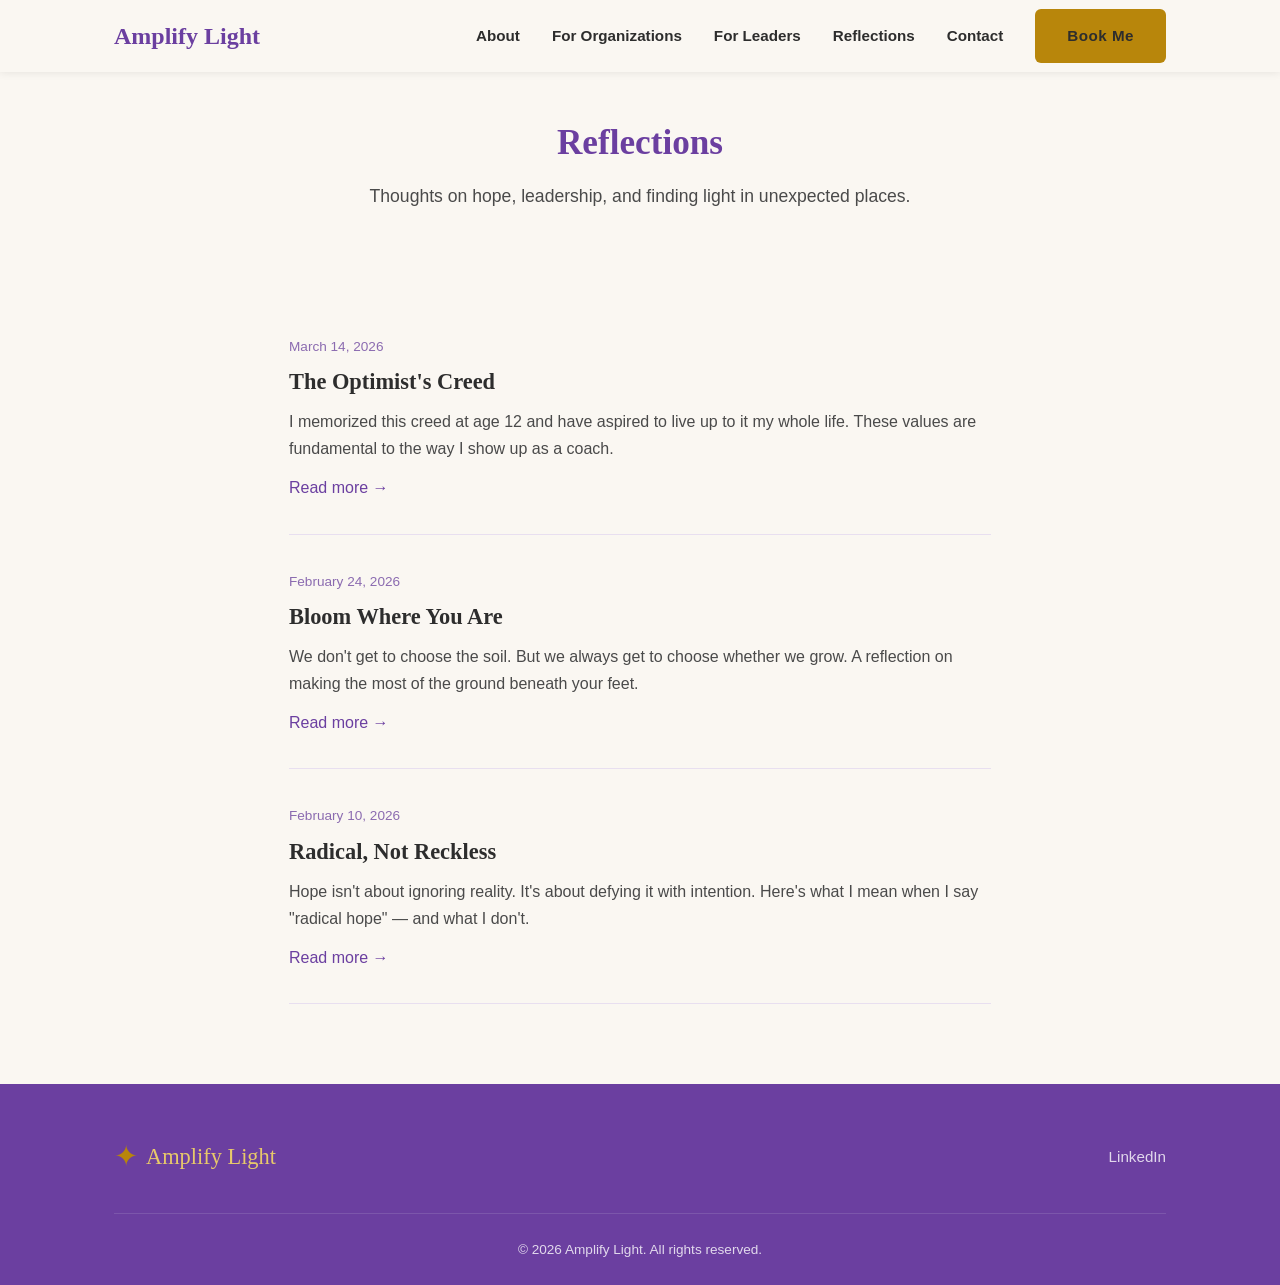
==== blog.html @ 0e38ed57 "Optimize images, fix nav links, add social sharing tags, clean up CSS Compressed hero/flame/curtains" ====
<!DOCTYPE html>
<html lang="en">
<head>
  <meta charset="UTF-8">
  <meta name="viewport" content="width=device-width, initial-scale=1.0">
  <title>Reflections — Amplify Light</title>
  <meta name="description" content="Reflections on hope, leadership, and finding light in unexpected places — from Amplify Light.">

  <!-- Open Graph / Social Sharing -->
  <meta property="og:title" content="Reflections — Amplify Light">
  <meta property="og:description" content="Thoughts on hope, leadership, and finding light in unexpected places.">
  <meta property="og:type" content="website">
  <meta property="og:image" content="https://amplifylight.org/images/flower.jpg">
  <meta name="twitter:card" content="summary_large_image">

  <link rel="preconnect" href="https://fonts.googleapis.com">
  <link rel="preconnect" href="https://fonts.gstatic.com" crossorigin>
  <link href="https://fonts.googleapis.com/css2?family=Lato:wght@400;700&family=Playfair+Display:wght@600;700&display=swap" rel="stylesheet">

  <link rel="stylesheet" href="css/style.css">
  <link rel="icon" type="image/png" href="images/favicon.png">

  <meta http-equiv="Content-Security-Policy" content="default-src 'self'; script-src 'self'; style-src 'self' https://fonts.googleapis.com 'unsafe-inline'; font-src https://fonts.gstatic.com; img-src 'self' data:;">
</head>
<body>

  <a href="#main-content" class="skip-link">Skip to main content</a>

  <!-- ========== HEADER / NAV ========== -->
  <header class="site-header">
    <nav class="nav container" aria-label="Main navigation">
      <a href="index.html" class="nav-logo">Amplify Light</a>
      <ul class="nav-links">
        <li><a href="index.html#about">About</a></li>
        <li><a href="index.html#organizations">For Organizations</a></li>
        <li><a href="index.html#leaders">For Leaders</a></li>
        <li><a href="blog.html">Reflections</a></li>
        <li><a href="index.html#contact">Contact</a></li>
        <li><a href="index.html#contact" class="btn btn-primary">Book Me</a></li>
      </ul>
      <button class="nav-toggle" aria-label="Toggle navigation" aria-expanded="false">
        <span></span><span></span><span></span>
      </button>
    </nav>
  </header>

  <main id="main-content">

  <!-- ========== BLOG HEADER ========== -->
  <div class="blog-header container">
    <h1 class="section-title">Reflections</h1>
    <p class="section-subtitle">Thoughts on hope, leadership, and finding light in unexpected places.</p>
  </div>

  <!-- ========== BLOG LIST ========== -->
  <div class="blog-list container">
    <!-- PLACEHOLDER: Add new posts by copying this block and changing the details -->

    <article class="blog-list-item">
      <span class="post-date">March 14, 2026</span>
      <h2><a href="posts/the-optimists-creed.html">The Optimist's Creed</a></h2>
      <p>I memorized this creed at age 12 and have aspired to live up to it my whole life. These values are fundamental to the way I show up as a coach.</p>
      <a href="posts/the-optimists-creed.html" class="read-more">Read more →</a>
    </article>

    <article class="blog-list-item">
      <span class="post-date">February 24, 2026</span>
      <h2><a href="posts/bloom-where-you-are.html">Bloom Where You Are</a></h2>
      <p>We don't get to choose the soil. But we always get to choose whether we grow. A reflection on making the most of the ground beneath your feet.</p>
      <a href="posts/bloom-where-you-are.html" class="read-more">Read more →</a>
    </article>

    <article class="blog-list-item">
      <span class="post-date">February 10, 2026</span>
      <h2><a href="posts/radical-not-reckless.html">Radical, Not Reckless</a></h2>
      <p>Hope isn't about ignoring reality. It's about defying it with intention. Here's what I mean when I say "radical hope" — and what I don't.</p>
      <a href="posts/radical-not-reckless.html" class="read-more">Read more →</a>
    </article>
  </div>

  </main>

  <!-- ========== FOOTER ========== -->
  <footer class="site-footer">
    <div class="container">
      <div class="footer-content">
        <div class="footer-brand-row">
          <span class="lighthouse-icon" aria-hidden="true">✦</span>
          <span class="footer-brand">Amplify Light</span>
        </div>
        <div class="footer-social">
          <a href="https://www.linkedin.com/in/lizellis11/" target="_blank" rel="noopener noreferrer">LinkedIn</a>
        </div>
      </div>
      <div class="footer-bottom">
        &copy; 2026 Amplify Light. All rights reserved.
      </div>
    </div>
  </footer>

  <script src="js/main.js"></script>
</body>
</html>
---- css/style.css ----
/* ============================================
   AMPLIFY LIGHT — Global Styles
   ============================================ */

/* --- Color Variables & Base Setup --- */
:root {
  --purple: #6B3FA0;
  --purple-dark: #5A3488;
  --gold: #B8860B;
  --gold-text: #9A7209;
  --gold-light: #E8C96A;
  --ivory: #FAF7F2;
  --charcoal: #2D2D2D;
  --lavender: #E8DFF0;
  --white: #FFFFFF;
  --shadow: rgba(0, 0, 0, 0.08);
  --shadow-hover: rgba(0, 0, 0, 0.15);
}

* {
  margin: 0;
  padding: 0;
  box-sizing: border-box;
}

html {
  scroll-behavior: smooth;
  font-size: 16px;
}

body {
  font-family: 'Lato', sans-serif;
  color: var(--charcoal);
  background-color: var(--ivory);
  line-height: 1.7;
}

h1, h2, h3, h4 {
  font-family: 'Playfair Display', serif;
  line-height: 1.3;
}

a {
  color: var(--purple);
  text-decoration: none;
  transition: color 0.3s ease;
}

a:hover {
  color: var(--gold-text);
}

img {
  max-width: 100%;
  height: auto;
}

/* --- Skip Link (Accessibility) --- */
.skip-link {
  position: absolute;
  top: -100%;
  left: 16px;
  background: var(--purple);
  color: var(--white);
  padding: 8px 16px;
  border-radius: 0 0 6px 6px;
  z-index: 2000;
  font-weight: 700;
  transition: top 0.2s ease;
}

.skip-link:focus {
  top: 0;
  color: var(--white);
}

/* --- Focus Styles (Accessibility) --- */
*:focus-visible {
  outline: 3px solid var(--gold);
  outline-offset: 2px;
}

/* --- Utility Classes --- */
.container {
  max-width: 1100px;
  margin: 0 auto;
  padding: 0 24px;
}

.section {
  padding: 80px 0;
}

.section-title {
  font-size: 2.2rem;
  color: var(--purple);
  margin-bottom: 16px;
  text-align: center;
}

.section-subtitle {
  font-size: 1.1rem;
  color: #4A4A4A;
  text-align: center;
  max-width: 600px;
  margin: 0 auto 48px auto;
}

/* Placeholder content marker */
.placeholder-note {
  display: none; /* Hidden on the live site; visible in code as a comment */
}

/* --- Buttons --- */
.btn {
  display: inline-block;
  padding: 14px 32px;
  border-radius: 6px;
  font-family: 'Lato', sans-serif;
  font-size: 1rem;
  font-weight: 700;
  letter-spacing: 0.5px;
  cursor: pointer;
  transition: all 0.3s ease;
  border: none;
}

.btn-primary {
  background-color: var(--gold);
  color: var(--charcoal);
}

.btn-primary:hover {
  background-color: var(--gold-light);
  color: var(--charcoal);
  transform: translateY(-2px);
  box-shadow: 0 4px 12px var(--shadow-hover);
}

.btn-outline {
  background-color: transparent;
  color: var(--purple);
  border: 2px solid var(--purple);
}

.btn-outline:hover {
  background-color: var(--purple);
  color: var(--white);
  transform: translateY(-2px);
}


/* ============================================
   HEADER / NAVIGATION
   ============================================ */
.site-header {
  position: fixed;
  top: 0;
  left: 0;
  width: 100%;
  z-index: 1000;
  background-color: rgba(250, 247, 242, 0.95);
  backdrop-filter: blur(8px);
  box-shadow: 0 1px 8px var(--shadow);
  transition: background-color 0.3s ease;
}

.nav {
  display: flex;
  justify-content: space-between;
  align-items: center;
  height: 72px;
}

.nav-logo {
  font-family: 'Playfair Display', serif;
  font-size: 1.5rem;
  font-weight: 700;
  color: var(--purple);
}

.nav-logo:hover {
  color: var(--purple);
}

.nav-links {
  display: flex;
  list-style: none;
  gap: 32px;
  align-items: center;
}

.nav-links a {
  font-size: 0.95rem;
  font-weight: 600;
  color: var(--charcoal);
  position: relative;
}

.nav-links a::after {
  content: '';
  position: absolute;
  bottom: -4px;
  left: 0;
  width: 0;
  height: 2px;
  background-color: var(--gold);
  transition: width 0.3s ease;
}

.nav-links a:hover {
  color: var(--purple);
}

.nav-links a:hover::after {
  width: 100%;
}

/* Hamburger menu button — hidden on desktop */
.nav-toggle {
  display: none;
  background: none;
  border: none;
  cursor: pointer;
  padding: 8px;
}

.nav-toggle span {
  display: block;
  width: 24px;
  height: 2px;
  background-color: var(--charcoal);
  margin: 6px 0;
  transition: all 0.3s ease;
}


/* ============================================
   HERO SECTION
   ============================================ */
.hero {
  padding-top: 140px; /* 72px for fixed header + generous breathing room */
  padding-bottom: 80px;
  min-height: auto;
  display: flex;
  align-items: center;
  /* Subtle lighthouse beam gradient from top-right */
  background:
    radial-gradient(ellipse at 85% 20%, rgba(212, 168, 67, 0.08) 0%, transparent 50%),
    radial-gradient(ellipse at 15% 80%, rgba(107, 63, 160, 0.05) 0%, transparent 50%),
    var(--ivory);
}

.hero .container {
  display: flex;
  align-items: center;
  gap: 64px;
}

.hero-text {
  flex: 1;
}

.hero-text h1 {
  font-size: 3.5rem;
  color: var(--purple);
  margin-bottom: 16px;
}

.hero-text h1 .accent {
  color: var(--gold-text);
}

.hero-text .tagline {
  font-size: 1.25rem;
  margin-bottom: 32px;
  color: #4A4A4A;
  max-width: 500px;
}

.hero-image {
  flex: 0 0 380px;
}

.hero-image img {
  border-radius: 12px;
  box-shadow: 0 8px 32px var(--shadow);
}


/* ============================================
   ABOUT SECTION
   ============================================ */
.about {
  background-color: var(--ivory);
}

.about-grid {
  display: grid;
  grid-template-columns: 300px 1fr;
  gap: 48px;
  align-items: center;
  max-width: 900px;
  margin: 0 auto;
}

.about-image img {
  width: 100%;
  border-radius: 12px;
  box-shadow: 0 8px 32px rgba(0,0,0,0.08);
}

.about-title {
  text-align: left;
}

.about-content {
  font-size: 1.1rem;
}

.about-content p {
  margin-bottom: 20px;
}

.about-content .highlight {
  color: var(--purple);
  font-weight: 700;
}


/* ============================================
   SPEAKING SECTION
   ============================================ */
.speaking-grid {
  display: grid;
  grid-template-columns: 1fr 1fr;
  gap: 48px;
  margin-bottom: 48px;
}

.speaking-description h3 {
  font-size: 1.5rem;
  color: var(--purple);
  margin-bottom: 16px;
}

.speaking-description p {
  margin-bottom: 16px;
}

/* Takeaways list */
.takeaways {
  list-style: none;
  padding: 0;
}

.takeaways li {
  padding: 12px 0;
  padding-left: 28px;
  position: relative;
  border-bottom: 1px solid rgba(107, 63, 160, 0.1);
}

.takeaways li::before {
  content: '✦';
  position: absolute;
  left: 0;
  color: var(--gold);
}

/* Space between takeaways list and CTA button */
.takeaways + .btn,
.takeaways ~ .btn {
  margin-top: 24px;
}


/* Testimonials */
.testimonials {
  display: grid;
  grid-template-columns: repeat(auto-fit, minmax(300px, 1fr));
  gap: 32px;
}

.testimonial-card {
  background: var(--white);
  padding: 32px;
  border-radius: 12px;
  box-shadow: 0 4px 16px var(--shadow);
  position: relative;
}

.testimonial-card::before {
  content: '\201C';
  font-family: 'Playfair Display', serif;
  font-size: 4rem;
  color: var(--gold);
  position: absolute;
  top: 8px;
  left: 20px;
  line-height: 1;
  opacity: 0.3;
}

.testimonial-card p::after {
  content: '\201D';
  font-family: 'Playfair Display', serif;
  font-size: 4rem;
  color: var(--gold);
  display: block;
  text-align: right;
  line-height: 0.5;
  margin-top: 8px;
  opacity: 0.3;
}

.testimonial-card p {
  font-style: italic;
  margin-bottom: 16px;
  padding-top: 24px;
}

.testimonial-card .attribution {
  font-weight: 700;
  font-style: normal;
  color: var(--purple);
  font-size: 0.9rem;
}


/* ============================================
   FOR LEADERS SECTION
   ============================================ */
.leaders {
  background-color: var(--lavender);
}

.leaders .speaking-grid {
  align-items: start;
}

.leaders .speaking-grid > div:last-child {
  display: flex;
  justify-content: center;
}

.leaders .speaking-grid > div:last-child img.post-image {
  max-height: 620px;
  width: auto;
  object-fit: contain;
  border-radius: 12px;
  margin: 0;
  box-shadow: none;
}

/* Women's Haven Callout */
.haven-callout {
  margin-top: 80px;
  background: var(--white);
  border-radius: 16px;
  padding: 48px;
  text-align: center;
  box-shadow: 0 4px 24px var(--shadow);
  border-top: 4px solid var(--gold);
}

.haven-callout h3 {
  font-size: 1.6rem;
  color: var(--purple);
  margin-bottom: 20px;
}

.haven-callout p {
  max-width: 650px;
  margin: 0 auto 16px auto;
  font-size: 1.05rem;
  line-height: 1.8;
}

.haven-callout .btn {
  margin-top: 12px;
}


/* ============================================
   REFLECTIONS / BLOG PREVIEW SECTION
   ============================================ */
.reflections {
  background-color: var(--lavender);
}

.posts-grid {
  display: grid;
  grid-template-columns: repeat(auto-fit, minmax(300px, 1fr));
  gap: 32px;
  margin-bottom: 40px;
}

.post-card {
  background: var(--white);
  border-radius: 12px;
  overflow: hidden;
  box-shadow: 0 4px 16px var(--shadow);
  transition: transform 0.3s ease, box-shadow 0.3s ease;
}

.post-card:hover {
  transform: translateY(-4px);
  box-shadow: 0 8px 24px var(--shadow-hover);
}

.post-card-body {
  padding: 24px;
}

.post-card-body .post-date {
  font-size: 0.85rem;
  color: #8B6BB0;
  margin-bottom: 8px;
}

.post-card-body h3 {
  font-size: 1.25rem;
  margin-bottom: 12px;
  color: var(--charcoal);
}

.post-card-body p {
  font-size: 0.95rem;
  color: #4A4A4A;
  margin-bottom: 16px;
}

.post-card-body .read-more {
  font-weight: 700;
  font-size: 0.9rem;
  color: var(--purple);
}

.post-card-body .read-more:hover {
  color: var(--gold-text);
}

.text-center {
  text-align: center;
}


/* ============================================
   CONTACT / BOOK SECTION
   ============================================ */
.contact-grid {
  display: grid;
  grid-template-columns: 1fr 1fr;
  gap: 48px;
  align-items: start;
}

.contact-form h3,
.contact-calendly h3 {
  font-size: 1.5rem;
  color: var(--purple);
  margin-bottom: 24px;
}

/* Form styles */
.contact-form form {
  display: flex;
  flex-direction: column;
  gap: 16px;
}

.form-group label {
  display: block;
  font-weight: 700;
  font-size: 0.9rem;
  margin-bottom: 6px;
  color: var(--charcoal);
}

.form-group input,
.form-group textarea {
  width: 100%;
  padding: 12px 16px;
  border: 2px solid var(--lavender);
  border-radius: 8px;
  font-family: 'Lato', sans-serif;
  font-size: 1rem;
  color: var(--charcoal);
  background: var(--white);
  transition: border-color 0.3s ease;
}

.form-group input:focus,
.form-group textarea:focus {
  border-color: var(--purple);
  outline: 3px solid var(--gold);
  outline-offset: 2px;
}

.form-group textarea {
  resize: vertical;
  min-height: 120px;
}

/* Thank-you message after form submission */
.thank-you-message {
  text-align: center;
  padding: 40px 24px;
}

.thank-you-message h3 {
  font-size: 1.5rem;
  color: var(--purple);
  margin-bottom: 16px;
}

.thank-you-message p {
  font-size: 1.05rem;
  line-height: 1.8;
  max-width: 500px;
  margin: 0 auto 12px auto;
}



/* ============================================
   FOOTER
   ============================================ */
.site-footer {
  background-color: var(--purple);
  color: var(--white);
  padding: 48px 0 24px 0;
}

.footer-content {
  display: flex;
  justify-content: space-between;
  align-items: center;
  margin-bottom: 32px;
}

.footer-brand-row {
  display: flex;
  align-items: center;
  gap: 8px;
}

.footer-brand {
  font-family: 'Playfair Display', serif;
  font-size: 1.4rem;
  color: var(--gold-light);
}

.footer-social {
  display: flex;
  gap: 16px;
}

.footer-social a {
  color: var(--white);
  font-size: 0.95rem;
  opacity: 0.8;
  transition: opacity 0.3s ease, color 0.3s ease;
}

.footer-social a:hover {
  opacity: 1;
  color: var(--gold-light);
}

.footer-bottom {
  text-align: center;
  font-size: 0.85rem;
  opacity: 0.8;
  border-top: 1px solid rgba(255, 255, 255, 0.15);
  padding-top: 24px;
}

/* Star icon in footer */
.lighthouse-icon {
  font-size: 1.8rem;
  color: var(--gold);
}


/* ============================================
   BLOG LISTING PAGE (blog.html)
   ============================================ */
.blog-header {
  padding-top: 120px;
  padding-bottom: 40px;
  text-align: center;
}

.blog-list {
  max-width: 750px;
  margin: 0 auto;
  padding-bottom: 80px;
}

.blog-list-item {
  padding: 32px 0;
  border-bottom: 1px solid var(--lavender);
}

.blog-list-item .post-date {
  font-size: 0.85rem;
  color: #8B6BB0;
}

.blog-list-item h2 {
  font-size: 1.4rem;
  margin: 8px 0 12px 0;
}

.blog-list-item h2 a {
  color: var(--charcoal);
}

.blog-list-item h2 a:hover {
  color: var(--purple);
}

.blog-list-item p {
  color: #4A4A4A;
  margin-bottom: 12px;
}


/* ============================================
   INDIVIDUAL BLOG POST PAGE
   ============================================ */
.post-header {
  padding-top: 120px;
  padding-bottom: 32px;
  text-align: center;
}

.post-header h1 {
  font-size: 2.5rem;
  color: var(--purple);
  margin-bottom: 12px;
}

.post-header .post-date {
  color: #8B6BB0;
}

.post-body {
  max-width: 700px;
  margin: 0 auto;
  padding-bottom: 80px;
  font-size: 1.1rem;
}

.post-body p {
  margin-bottom: 20px;
}

.post-body .post-image,
.post-image {
  border-radius: 12px;
  margin: 32px 0;
  box-shadow: 0 4px 16px rgba(0,0,0,0.08);
}

.post-body h2 {
  font-size: 1.6rem;
  color: var(--purple);
  margin: 40px 0 16px 0;
}

.post-body blockquote {
  border-left: 4px solid var(--gold);
  padding-left: 20px;
  margin: 32px 0;
  font-style: italic;
  color: var(--purple);
}

.back-link {
  display: inline-block;
  margin-bottom: 40px;
  font-weight: 700;
  font-size: 0.9rem;
}


/* ============================================
   RESPONSIVE — Tablet & Mobile
   ============================================ */
@media (max-width: 900px) {
  .hero .container {
    flex-direction: column;
    text-align: center;
  }

  .hero-text .tagline {
    margin-left: auto;
    margin-right: auto;
  }

  .hero-image {
    flex: 0 0 auto;
    max-width: 300px;
  }

  .about-grid {
    grid-template-columns: 1fr;
    text-align: center;
  }

  .about-image {
    max-width: 280px;
    margin: 0 auto;
  }

  .speaking-grid {
    grid-template-columns: 1fr;
  }

  .contact-grid {
    grid-template-columns: 1fr;
  }

  .footer-content {
    flex-direction: column;
    gap: 16px;
    text-align: center;
  }
}

@media (max-width: 600px) {
  .hero-text h1 {
    font-size: 2.4rem;
  }

  .section {
    padding: 56px 0;
  }

  .section-title {
    font-size: 1.8rem;
  }

  /* Mobile navigation */
  .nav-toggle {
    display: block;
  }

  .nav-links {
    display: none;
    position: absolute;
    top: 72px;
    left: 0;
    width: 100%;
    background-color: var(--ivory);
    flex-direction: column;
    padding: 24px;
    gap: 20px;
    box-shadow: 0 4px 12px var(--shadow);
  }

  .nav-links.active {
    display: flex;
  }
}
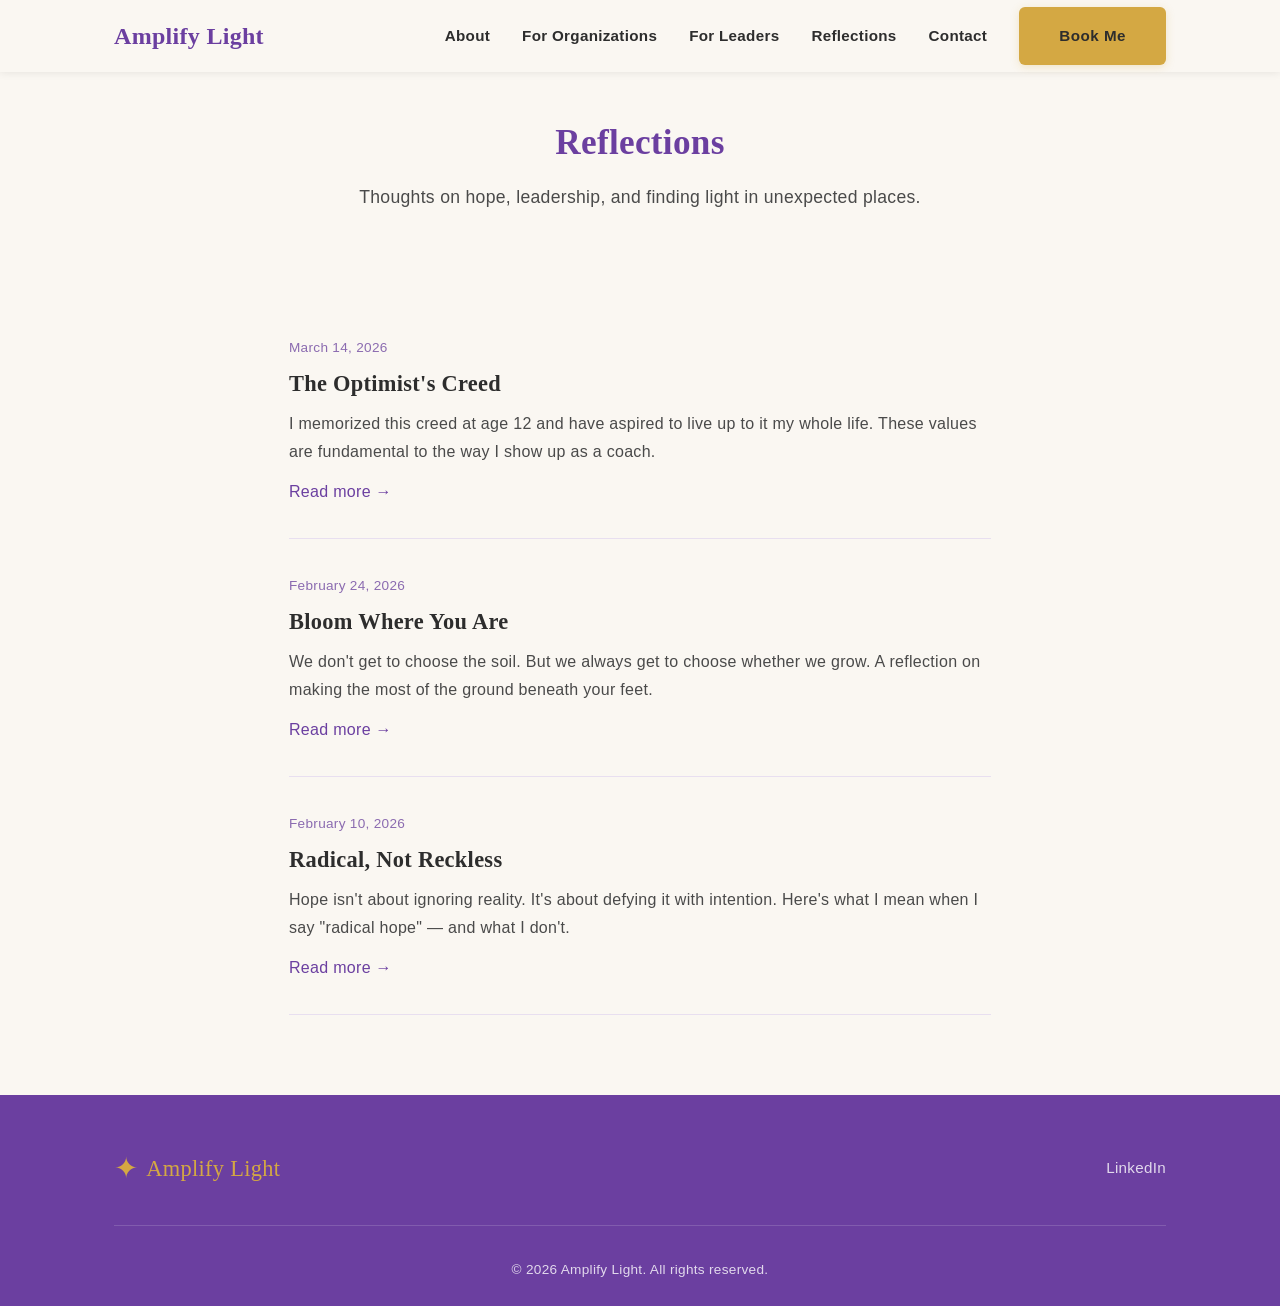
==== commit 23b968b4: "Add OG tags to post template, align CSP img-src across all pages Co-Authored-By: Claude Opus 4.6 (1M" ====
--- a/blog.html
+++ b/blog.html
@@ -20,7 +20,9 @@
   <link rel="stylesheet" href="css/style.css">
   <link rel="icon" type="image/png" href="images/favicon.png">
 
-  <meta http-equiv="Content-Security-Policy" content="default-src 'self'; script-src 'self'; style-src 'self' https://fonts.googleapis.com 'unsafe-inline'; font-src https://fonts.gstatic.com; img-src 'self' data:;">
+  <meta name="referrer" content="strict-origin-when-cross-origin">
+
+  <meta http-equiv="Content-Security-Policy" content="default-src 'self'; script-src 'self'; style-src 'self' https://fonts.googleapis.com 'unsafe-inline'; font-src https://fonts.gstatic.com; img-src 'self' https://amplifylight.org data:;">
 </head>
 <body>
 
--- a/css/style.css
+++ b/css/style.css
@@ -6,8 +6,8 @@
 :root {
   --purple: #6B3FA0;
   --purple-dark: #5A3488;
-  --gold: #B8860B;
-  --gold-text: #9A7209;
+  --gold: #D4A843;
+  --gold-text: #B8860B;
   --gold-light: #E8C96A;
   --ivory: #FAF7F2;
   --charcoal: #2D2D2D;
@@ -32,7 +32,8 @@
   font-family: 'Lato', sans-serif;
   color: var(--charcoal);
   background-color: var(--ivory);
-  line-height: 1.7;
+  line-height: 1.75;
+  letter-spacing: 0.3px;
 }
 
 h1, h2, h3, h4 {
@@ -121,20 +122,22 @@
   font-weight: 700;
   letter-spacing: 0.5px;
   cursor: pointer;
-  transition: all 0.3s ease;
+  transition: all 0.4s ease;
   border: none;
 }
 
 .btn-primary {
   background-color: var(--gold);
   color: var(--charcoal);
+  padding: 16px 40px;
+  box-shadow: 0 2px 8px rgba(212, 168, 67, 0.25);
 }
 
 .btn-primary:hover {
   background-color: var(--gold-light);
   color: var(--charcoal);
   transform: translateY(-2px);
-  box-shadow: 0 4px 12px var(--shadow-hover);
+  box-shadow: 0 8px 20px rgba(212, 168, 67, 0.35);
 }
 
 .btn-outline {
@@ -205,7 +208,7 @@
   width: 0;
   height: 2px;
   background-color: var(--gold);
-  transition: width 0.3s ease;
+  transition: width 0.4s ease;
 }
 
 .nav-links a:hover {
@@ -246,8 +249,8 @@
   align-items: center;
   /* Subtle lighthouse beam gradient from top-right */
   background:
-    radial-gradient(ellipse at 85% 20%, rgba(212, 168, 67, 0.08) 0%, transparent 50%),
-    radial-gradient(ellipse at 15% 80%, rgba(107, 63, 160, 0.05) 0%, transparent 50%),
+    radial-gradient(ellipse at 85% 20%, rgba(212, 168, 67, 0.12) 0%, transparent 50%),
+    radial-gradient(ellipse at 15% 80%, rgba(107, 63, 160, 0.08) 0%, transparent 50%),
     var(--ivory);
 }
 
@@ -263,8 +266,11 @@
 
 .hero-text h1 {
   font-size: 3.5rem;
+  font-weight: 700;
   color: var(--purple);
   margin-bottom: 16px;
+  letter-spacing: -1px;
+  text-shadow: 0 2px 8px rgba(0, 0, 0, 0.06);
 }
 
 .hero-text h1 .accent {
@@ -276,6 +282,8 @@
   margin-bottom: 32px;
   color: #4A4A4A;
   max-width: 500px;
+  line-height: 1.8;
+  letter-spacing: 0.3px;
 }
 
 .hero-image {
@@ -284,7 +292,10 @@
 
 .hero-image img {
   border-radius: 12px;
-  box-shadow: 0 8px 32px var(--shadow);
+  box-shadow:
+    0 1px 3px rgba(0, 0, 0, 0.08),
+    0 8px 32px rgba(0, 0, 0, 0.12);
+  border: 1px solid rgba(212, 168, 67, 0.15);
 }
 
 
@@ -298,7 +309,7 @@
 .about-grid {
   display: grid;
   grid-template-columns: 300px 1fr;
-  gap: 48px;
+  gap: 64px;
   align-items: center;
   max-width: 900px;
   margin: 0 auto;
@@ -307,7 +318,8 @@
 .about-image img {
   width: 100%;
   border-radius: 12px;
-  box-shadow: 0 8px 32px rgba(0,0,0,0.08);
+  box-shadow: 0 8px 32px rgba(0, 0, 0, 0.1);
+  border: 1px solid rgba(212, 168, 67, 0.12);
 }
 
 .about-title {
@@ -342,6 +354,8 @@
   font-size: 1.5rem;
   color: var(--purple);
   margin-bottom: 16px;
+  border-left: 4px solid var(--gold);
+  padding-left: 16px;
 }
 
 .speaking-description p {
@@ -380,6 +394,9 @@
   display: grid;
   grid-template-columns: repeat(auto-fit, minmax(300px, 1fr));
   gap: 32px;
+  margin-top: 60px;
+  padding-top: 60px;
+  border-top: 1px solid rgba(107, 63, 160, 0.1);
 }
 
 .testimonial-card {
@@ -387,7 +404,15 @@
   padding: 32px;
   border-radius: 12px;
   box-shadow: 0 4px 16px var(--shadow);
+  border: 1px solid rgba(212, 168, 67, 0.15);
   position: relative;
+  transition: all 0.4s ease;
+}
+
+.testimonial-card:hover {
+  box-shadow: 0 12px 32px rgba(0, 0, 0, 0.12);
+  border-color: rgba(212, 168, 67, 0.3);
+  transform: translateY(-2px);
 }
 
 .testimonial-card::before {
@@ -433,6 +458,10 @@
    ============================================ */
 .leaders {
   background-color: var(--lavender);
+  padding: 100px 0;
+  background-image:
+    radial-gradient(circle at 2% 50%, rgba(212, 168, 67, 0.02) 0%, transparent 50%),
+    radial-gradient(circle at 98% 50%, rgba(107, 63, 160, 0.02) 0%, transparent 50%);
 }
 
 .leaders .speaking-grid {
@@ -458,21 +487,23 @@
   margin-top: 80px;
   background: var(--white);
   border-radius: 16px;
-  padding: 48px;
+  padding: 56px;
   text-align: center;
-  box-shadow: 0 4px 24px var(--shadow);
+  box-shadow: 0 8px 32px rgba(0, 0, 0, 0.1);
+  border-top: 4px solid var(--gold);
+  border: 2px solid rgba(212, 168, 67, 0.2);
   border-top: 4px solid var(--gold);
 }
 
 .haven-callout h3 {
   font-size: 1.6rem;
   color: var(--purple);
-  margin-bottom: 20px;
+  margin-bottom: 24px;
 }
 
 .haven-callout p {
   max-width: 650px;
-  margin: 0 auto 16px auto;
+  margin: 0 auto 24px auto;
   font-size: 1.05rem;
   line-height: 1.8;
 }
@@ -500,13 +531,15 @@
   background: var(--white);
   border-radius: 12px;
   overflow: hidden;
-  box-shadow: 0 4px 16px var(--shadow);
-  transition: transform 0.3s ease, box-shadow 0.3s ease;
+  box-shadow: 0 2px 12px var(--shadow);
+  border: 1px solid rgba(212, 168, 67, 0.1);
+  transition: all 0.4s ease;
 }
 
 .post-card:hover {
-  transform: translateY(-4px);
-  box-shadow: 0 8px 24px var(--shadow-hover);
+  transform: translateY(-6px);
+  box-shadow: 0 16px 40px rgba(0, 0, 0, 0.12);
+  border-color: rgba(212, 168, 67, 0.25);
 }
 
 .post-card-body {
@@ -535,10 +568,15 @@
   font-weight: 700;
   font-size: 0.9rem;
   color: var(--purple);
+  display: inline-flex;
+  align-items: center;
+  gap: 6px;
+  transition: gap 0.4s ease, color 0.4s ease;
 }
 
 .post-card-body .read-more:hover {
   color: var(--gold-text);
+  gap: 10px;
 }
 
 .text-center {
@@ -581,19 +619,20 @@
 .form-group input,
 .form-group textarea {
   width: 100%;
-  padding: 12px 16px;
+  padding: 14px 18px;
   border: 2px solid var(--lavender);
   border-radius: 8px;
   font-family: 'Lato', sans-serif;
   font-size: 1rem;
   color: var(--charcoal);
   background: var(--white);
-  transition: border-color 0.3s ease;
+  transition: all 0.3s ease;
 }
 
 .form-group input:focus,
 .form-group textarea:focus {
   border-color: var(--purple);
+  box-shadow: 0 0 0 4px rgba(107, 63, 160, 0.08);
   outline: 3px solid var(--gold);
   outline-offset: 2px;
 }
@@ -604,9 +643,21 @@
 }
 
 /* Thank-you message after form submission */
+@keyframes fadeInUp {
+  from {
+    opacity: 0;
+    transform: translateY(16px);
+  }
+  to {
+    opacity: 1;
+    transform: translateY(0);
+  }
+}
+
 .thank-you-message {
   text-align: center;
   padding: 40px 24px;
+  animation: fadeInUp 0.6s ease-out;
 }
 
 .thank-you-message h3 {
@@ -638,6 +689,8 @@
   justify-content: space-between;
   align-items: center;
   margin-bottom: 32px;
+  padding-bottom: 32px;
+  border-bottom: 1px solid rgba(255, 255, 255, 0.15);
 }
 
 .footer-brand-row {
@@ -649,7 +702,7 @@
 .footer-brand {
   font-family: 'Playfair Display', serif;
   font-size: 1.4rem;
-  color: var(--gold-light);
+  color: var(--gold);
 }
 
 .footer-social {
@@ -666,15 +719,24 @@
 
 .footer-social a:hover {
   opacity: 1;
-  color: var(--gold-light);
+  color: var(--gold);
+  transform: scale(1.05);
 }
 
 .footer-bottom {
   text-align: center;
   font-size: 0.85rem;
   opacity: 0.8;
-  border-top: 1px solid rgba(255, 255, 255, 0.15);
-  padding-top: 24px;
+  padding-top: 0;
+}
+
+.footer-tagline {
+  font-family: 'Playfair Display', serif;
+  font-style: italic;
+  font-size: 1rem;
+  color: rgba(255, 255, 255, 0.6);
+  text-align: center;
+  margin-bottom: 24px;
 }
 
 /* Star icon in footer */
@@ -762,7 +824,10 @@
 .post-image {
   border-radius: 12px;
   margin: 32px 0;
-  box-shadow: 0 4px 16px rgba(0,0,0,0.08);
+  box-shadow:
+    0 1px 3px rgba(0, 0, 0, 0.08),
+    0 8px 24px rgba(0, 0, 0, 0.1);
+  border: 1px solid rgba(212, 168, 67, 0.12);
 }
 
 .post-body h2 {
@@ -803,7 +868,8 @@
 
   .hero-image {
     flex: 0 0 auto;
-    max-width: 300px;
+    max-width: 350px;
+    width: 100%;
   }
 
   .about-grid {
@@ -812,8 +878,12 @@
   }
 
   .about-image {
-    max-width: 280px;
+    max-width: 320px;
     margin: 0 auto;
+  }
+
+  .about-content {
+    text-align: left;
   }
 
   .speaking-grid {
@@ -826,8 +896,12 @@
 
   .footer-content {
     flex-direction: column;
-    gap: 16px;
+    gap: 24px;
     text-align: center;
+  }
+
+  .leaders {
+    padding: 80px 0;
   }
 }
 
@@ -837,16 +911,28 @@
   }
 
   .section {
-    padding: 56px 0;
+    padding: 64px 0;
   }
 
   .section-title {
     font-size: 1.8rem;
+    margin-bottom: 20px;
   }
 
   /* Mobile navigation */
   .nav-toggle {
     display: block;
+  }
+
+  @keyframes slideDown {
+    from {
+      opacity: 0;
+      transform: translateY(-10px);
+    }
+    to {
+      opacity: 1;
+      transform: translateY(0);
+    }
   }
 
   .nav-links {
@@ -864,5 +950,14 @@
 
   .nav-links.active {
     display: flex;
-  }
-}
+    animation: slideDown 0.3s ease-out;
+  }
+
+  .post-body {
+    max-width: 600px;
+  }
+
+  .post-header {
+    padding-top: 100px;
+  }
+}
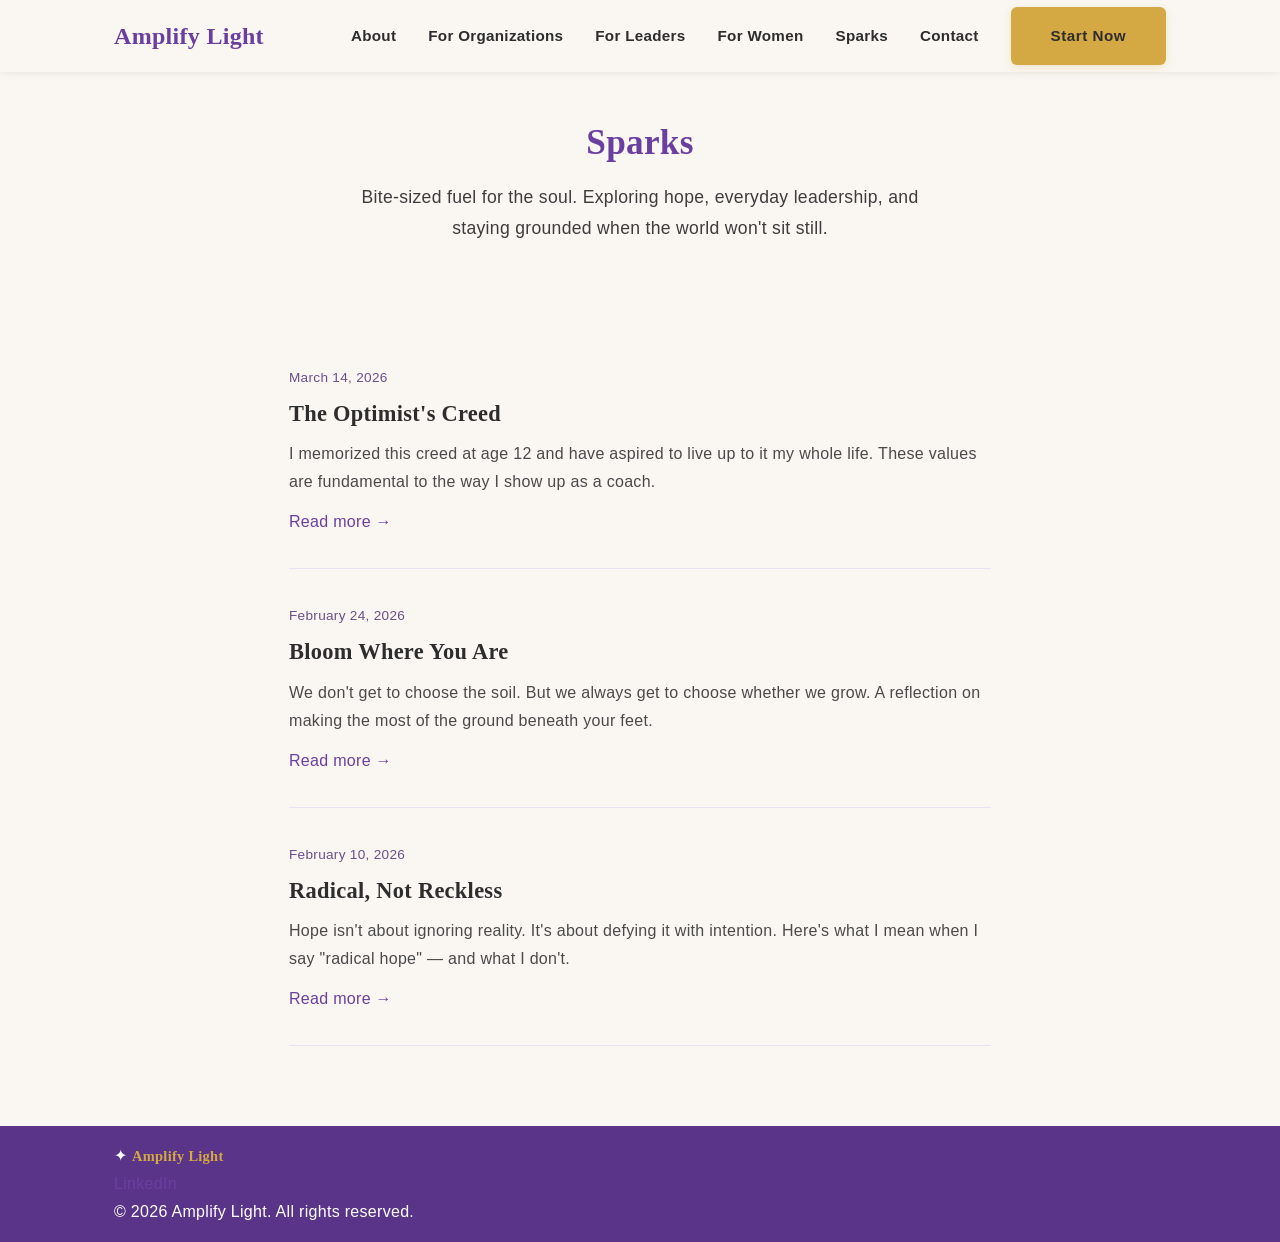
==== commit c951d4df: "Audit fixes: Sparks rename across all pages, nav consistency, CSP hardening, contrast improvements -" ====
--- a/blog.html
+++ b/blog.html
@@ -3,12 +3,12 @@
 <head>
   <meta charset="UTF-8">
   <meta name="viewport" content="width=device-width, initial-scale=1.0">
-  <title>Reflections — Amplify Light</title>
-  <meta name="description" content="Reflections on hope, leadership, and finding light in unexpected places — from Amplify Light.">
+  <title>Sparks — Amplify Light</title>
+  <meta name="description" content="Bite-sized fuel for the soul. Exploring hope, everyday leadership, and staying grounded when the world won't sit still.">
 
   <!-- Open Graph / Social Sharing -->
-  <meta property="og:title" content="Reflections — Amplify Light">
-  <meta property="og:description" content="Thoughts on hope, leadership, and finding light in unexpected places.">
+  <meta property="og:title" content="Sparks — Amplify Light">
+  <meta property="og:description" content="Bite-sized fuel for the soul. Exploring hope, everyday leadership, and staying grounded when the world won't sit still.">
   <meta property="og:type" content="website">
   <meta property="og:image" content="https://amplifylight.org/images/flower.jpg">
   <meta name="twitter:card" content="summary_large_image">
@@ -36,9 +36,10 @@
         <li><a href="index.html#about">About</a></li>
         <li><a href="index.html#organizations">For Organizations</a></li>
         <li><a href="index.html#leaders">For Leaders</a></li>
-        <li><a href="blog.html">Reflections</a></li>
+        <li><a href="index.html#for-women">For Women</a></li>
+        <li><a href="blog.html">Sparks</a></li>
         <li><a href="index.html#contact">Contact</a></li>
-        <li><a href="index.html#contact" class="btn btn-primary">Book Me</a></li>
+        <li><a href="index.html#contact" class="btn btn-primary">Start Now</a></li>
       </ul>
       <button class="nav-toggle" aria-label="Toggle navigation" aria-expanded="false">
         <span></span><span></span><span></span>
@@ -50,8 +51,8 @@
 
   <!-- ========== BLOG HEADER ========== -->
   <div class="blog-header container">
-    <h1 class="section-title">Reflections</h1>
-    <p class="section-subtitle">Thoughts on hope, leadership, and finding light in unexpected places.</p>
+    <h1 class="section-title">Sparks</h1>
+    <p class="section-subtitle">Bite-sized fuel for the soul. Exploring hope, everyday leadership, and staying grounded when the world won't sit still.</p>
   </div>
 
   <!-- ========== BLOG LIST ========== -->
--- a/css/style.css
+++ b/css/style.css
@@ -101,7 +101,7 @@
 
 .section-subtitle {
   font-size: 1.1rem;
-  color: #4A4A4A;
+  color: #3D3D3D;
   text-align: center;
   max-width: 600px;
   margin: 0 auto 48px auto;
@@ -339,6 +339,47 @@
   font-weight: 700;
 }
 
+.about-links {
+  display: flex;
+  gap: 24px;
+  margin-top: 16px;
+}
+
+.social-link {
+  display: inline-flex;
+  align-items: center;
+  gap: 6px;
+  color: var(--purple);
+  opacity: 0.7;
+  font-size: 0.85rem;
+  font-weight: 600;
+  transition: opacity 0.3s ease, color 0.3s ease;
+}
+
+.social-link:hover {
+  opacity: 1;
+  color: var(--gold);
+}
+
+/* Angel wordmark — match the muted purple of other social links */
+.angel-wordmark {
+  height: 18px;
+  width: auto;
+  filter: brightness(0) saturate(100%) invert(25%) sepia(50%) saturate(1500%) hue-rotate(250deg) brightness(80%);
+}
+
+
+/* ============================================
+   FOR ORGANIZATIONS SECTION
+   ============================================ */
+.organizations {
+  /* Mirrored version of the hero gradient — gold glow from the right */
+  background:
+    radial-gradient(ellipse at 15% 20%, rgba(107, 63, 160, 0.06) 0%, transparent 50%),
+    radial-gradient(ellipse at 85% 80%, rgba(212, 168, 67, 0.10) 0%, transparent 50%),
+    var(--ivory);
+}
+
 
 /* ============================================
    SPEAKING SECTION
@@ -350,6 +391,16 @@
   margin-bottom: 48px;
 }
 
+/* When a speaking-grid has only one child, let it span full width */
+.speaking-grid > :only-child {
+  grid-column: 1 / -1;
+}
+
+.speaking-grid + .speaking-grid {
+  padding-top: 48px;
+  border-top: 1px solid rgba(107, 63, 160, 0.1);
+}
+
 .speaking-description h3 {
   font-size: 1.5rem;
   color: var(--purple);
@@ -359,6 +410,15 @@
 }
 
 .speaking-description p {
+  margin-bottom: 16px;
+}
+
+/* Workshop context line (subtitle under workshop headings) */
+.workshop-context {
+  font-family: 'Playfair Display', serif;
+  font-style: italic;
+  font-size: 1.1rem;
+  color: #8A6914;
   margin-bottom: 16px;
 }
 
@@ -514,7 +574,7 @@
 
 
 /* ============================================
-   REFLECTIONS / BLOG PREVIEW SECTION
+   SPARKS / BLOG PREVIEW SECTION
    ============================================ */
 .reflections {
   background-color: var(--lavender);
@@ -548,7 +608,7 @@
 
 .post-card-body .post-date {
   font-size: 0.85rem;
-  color: #8B6BB0;
+  color: #6B4F8A;
   margin-bottom: 8px;
 }
 
@@ -679,69 +739,46 @@
    FOOTER
    ============================================ */
 .site-footer {
-  background-color: var(--purple);
+  background-color: var(--purple-dark);
   color: var(--white);
-  padding: 48px 0 24px 0;
-}
-
-.footer-content {
+  padding: 16px 0;
+}
+
+.footer-line {
   display: flex;
-  justify-content: space-between;
+  justify-content: center;
   align-items: center;
-  margin-bottom: 32px;
-  padding-bottom: 32px;
-  border-bottom: 1px solid rgba(255, 255, 255, 0.15);
-}
-
-.footer-brand-row {
-  display: flex;
-  align-items: center;
-  gap: 8px;
+  gap: 12px;
+  flex-wrap: wrap;
+  font-size: 0.85rem;
 }
 
 .footer-brand {
   font-family: 'Playfair Display', serif;
-  font-size: 1.4rem;
+  font-size: 0.9rem;
   color: var(--gold);
-}
-
-.footer-social {
-  display: flex;
-  gap: 16px;
-}
-
-.footer-social a {
-  color: var(--white);
-  font-size: 0.95rem;
-  opacity: 0.8;
-  transition: opacity 0.3s ease, color 0.3s ease;
-}
-
-.footer-social a:hover {
-  opacity: 1;
-  color: var(--gold);
-  transform: scale(1.05);
-}
-
-.footer-bottom {
-  text-align: center;
-  font-size: 0.85rem;
-  opacity: 0.8;
-  padding-top: 0;
+  font-weight: 700;
+}
+
+.footer-sep {
+  color: rgba(255, 255, 255, 0.6);
 }
 
 .footer-tagline {
   font-family: 'Playfair Display', serif;
   font-style: italic;
-  font-size: 1rem;
-  color: rgba(255, 255, 255, 0.6);
-  text-align: center;
-  margin-bottom: 24px;
-}
-
-/* Star icon in footer */
-.lighthouse-icon {
-  font-size: 1.8rem;
+  font-size: 0.85rem;
+  color: rgba(255, 255, 255, 0.7);
+}
+
+.footer-line a {
+  color: var(--white);
+  opacity: 0.8;
+  transition: opacity 0.3s ease, color 0.3s ease;
+}
+
+.footer-line a:hover {
+  opacity: 1;
   color: var(--gold);
 }
 
@@ -768,7 +805,7 @@
 
 .blog-list-item .post-date {
   font-size: 0.85rem;
-  color: #8B6BB0;
+  color: #6B4F8A;
 }
 
 .blog-list-item h2 {
@@ -806,7 +843,7 @@
 }
 
 .post-header .post-date {
-  color: #8B6BB0;
+  color: #6B4F8A;
 }
 
 .post-body {
@@ -894,10 +931,8 @@
     grid-template-columns: 1fr;
   }
 
-  .footer-content {
-    flex-direction: column;
-    gap: 24px;
-    text-align: center;
+  .footer-line {
+    gap: 8px;
   }
 
   .leaders {
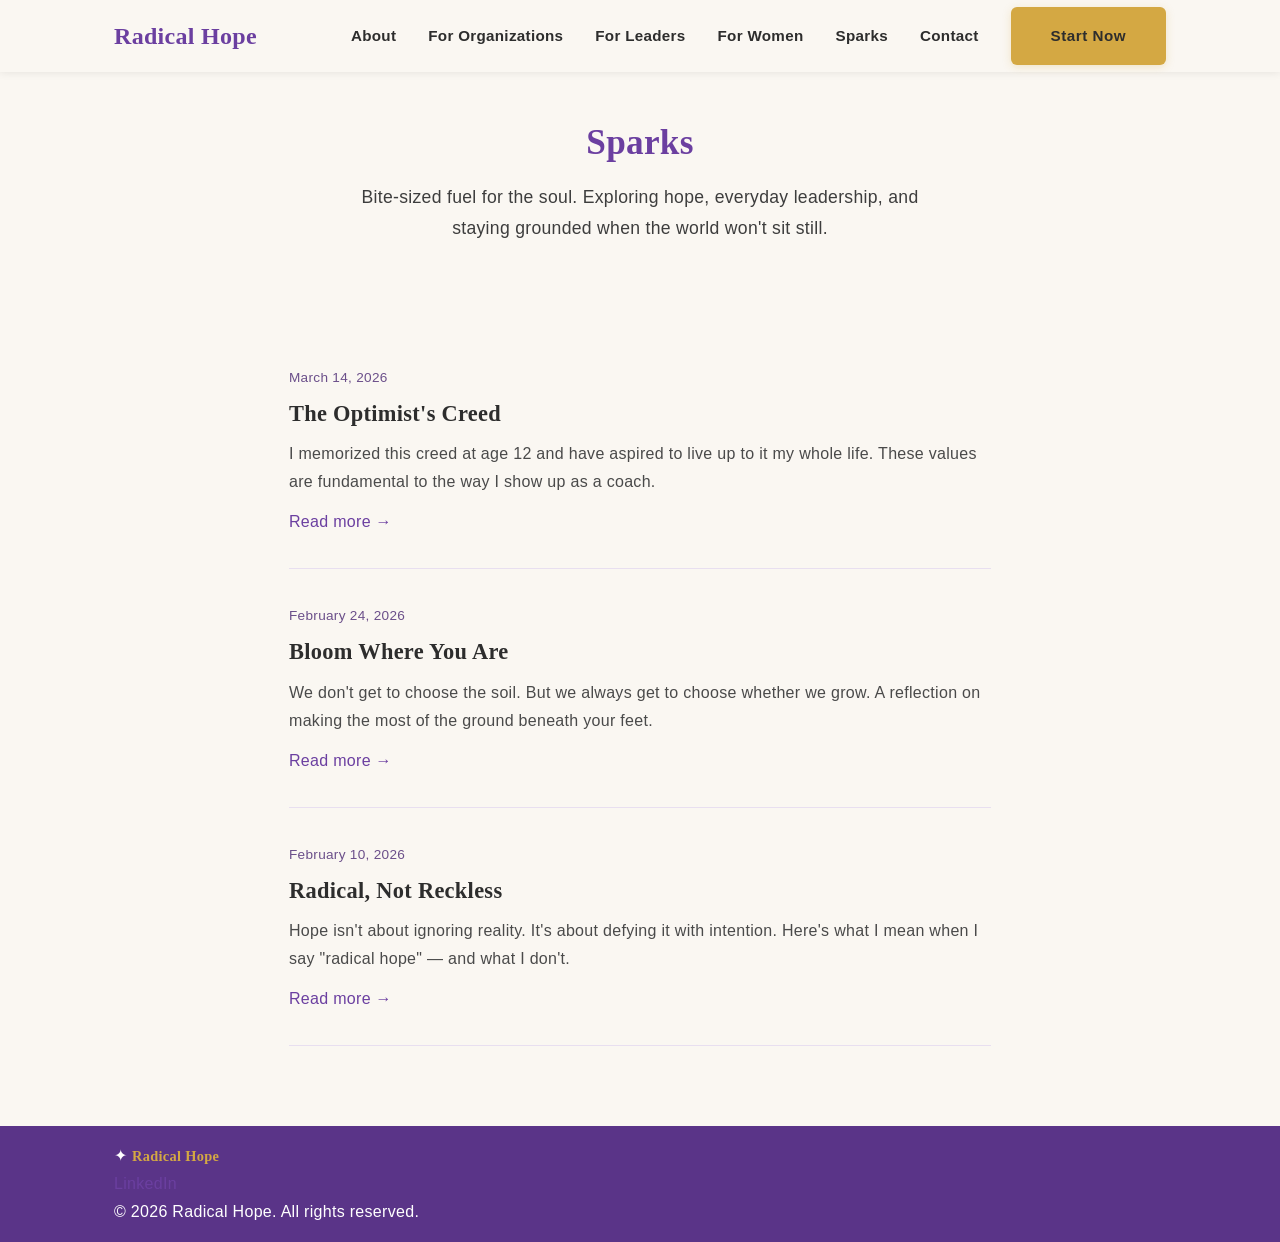
==== commit 81c08179: "Rebrand site from Amplify Light to Radical Hope Swap all visible Amplify Light copy to Radical Hope " ====
--- a/blog.html
+++ b/blog.html
@@ -3,14 +3,14 @@
 <head>
   <meta charset="UTF-8">
   <meta name="viewport" content="width=device-width, initial-scale=1.0">
-  <title>Sparks — Amplify Light</title>
+  <title>Sparks — Radical Hope</title>
   <meta name="description" content="Bite-sized fuel for the soul. Exploring hope, everyday leadership, and staying grounded when the world won't sit still.">
 
   <!-- Open Graph / Social Sharing -->
-  <meta property="og:title" content="Sparks — Amplify Light">
+  <meta property="og:title" content="Sparks — Radical Hope">
   <meta property="og:description" content="Bite-sized fuel for the soul. Exploring hope, everyday leadership, and staying grounded when the world won't sit still.">
   <meta property="og:type" content="website">
-  <meta property="og:image" content="https://amplifylight.org/images/flower.jpg">
+  <meta property="og:image" content="https://lizelliscoaching.com/images/flower.jpg">
   <meta name="twitter:card" content="summary_large_image">
 
   <link rel="preconnect" href="https://fonts.googleapis.com">
@@ -22,7 +22,7 @@
 
   <meta name="referrer" content="strict-origin-when-cross-origin">
 
-  <meta http-equiv="Content-Security-Policy" content="default-src 'self'; script-src 'self'; style-src 'self' https://fonts.googleapis.com 'unsafe-inline'; font-src https://fonts.gstatic.com; img-src 'self' https://amplifylight.org data:;">
+  <meta http-equiv="Content-Security-Policy" content="default-src 'self'; script-src 'self'; style-src 'self' https://fonts.googleapis.com 'unsafe-inline'; font-src 'self' https://fonts.gstatic.com data:; img-src 'self' https://lizelliscoaching.com data:;">
 </head>
 <body>
 
@@ -31,7 +31,7 @@
   <!-- ========== HEADER / NAV ========== -->
   <header class="site-header">
     <nav class="nav container" aria-label="Main navigation">
-      <a href="index.html" class="nav-logo">Amplify Light</a>
+      <a href="index.html" class="nav-logo">Radical Hope</a>
       <ul class="nav-links">
         <li><a href="index.html#about">About</a></li>
         <li><a href="index.html#organizations">For Organizations</a></li>
@@ -68,16 +68,16 @@
 
     <article class="blog-list-item">
       <span class="post-date">February 24, 2026</span>
-      <h2><a href="posts/bloom-where-you-are.html">Bloom Where You Are</a></h2>
+      <h2><a href="posts/coming-soon.html">Bloom Where You Are</a></h2>
       <p>We don't get to choose the soil. But we always get to choose whether we grow. A reflection on making the most of the ground beneath your feet.</p>
-      <a href="posts/bloom-where-you-are.html" class="read-more">Read more →</a>
+      <a href="posts/coming-soon.html" class="read-more">Read more →</a>
     </article>
 
     <article class="blog-list-item">
       <span class="post-date">February 10, 2026</span>
-      <h2><a href="posts/radical-not-reckless.html">Radical, Not Reckless</a></h2>
+      <h2><a href="posts/coming-soon.html">Radical, Not Reckless</a></h2>
       <p>Hope isn't about ignoring reality. It's about defying it with intention. Here's what I mean when I say "radical hope" — and what I don't.</p>
-      <a href="posts/radical-not-reckless.html" class="read-more">Read more →</a>
+      <a href="posts/coming-soon.html" class="read-more">Read more →</a>
     </article>
   </div>
 
@@ -89,14 +89,14 @@
       <div class="footer-content">
         <div class="footer-brand-row">
           <span class="lighthouse-icon" aria-hidden="true">✦</span>
-          <span class="footer-brand">Amplify Light</span>
+          <span class="footer-brand">Radical Hope</span>
         </div>
         <div class="footer-social">
           <a href="https://www.linkedin.com/in/lizellis11/" target="_blank" rel="noopener noreferrer">LinkedIn</a>
         </div>
       </div>
       <div class="footer-bottom">
-        &copy; 2026 Amplify Light. All rights reserved.
+        &copy; 2026 Radical Hope. All rights reserved.
       </div>
     </div>
   </footer>
--- a/css/style.css
+++ b/css/style.css
@@ -1,5 +1,5 @@
 /* ============================================
-   AMPLIFY LIGHT — Global Styles
+   RADICAL HOPE — Global Styles
    ============================================ */
 
 /* --- Color Variables & Base Setup --- */
@@ -733,6 +733,10 @@
   margin: 0 auto 12px auto;
 }
 
+.thank-you-message .thank-you-sign-off {
+  margin-top: 24px;
+}
+
 
 
 /* ============================================
@@ -957,6 +961,7 @@
   /* Mobile navigation */
   .nav-toggle {
     display: block;
+    padding: 12px;
   }
 
   @keyframes slideDown {
@@ -979,8 +984,16 @@
     background-color: var(--ivory);
     flex-direction: column;
     padding: 24px;
-    gap: 20px;
+    gap: 8px;
     box-shadow: 0 4px 12px var(--shadow);
+    max-height: calc(100vh - 72px);
+    overflow-y: auto;
+  }
+
+  .nav-links a {
+    font-size: 1rem;
+    padding: 12px 16px;
+    display: block;
   }
 
   .nav-links.active {
@@ -988,6 +1001,72 @@
     animation: slideDown 0.3s ease-out;
   }
 
+  /* Touch-friendly font sizes */
+  .section-subtitle {
+    font-size: 1rem;
+  }
+
+  .post-date {
+    font-size: 1rem;
+  }
+
+  .form-group label {
+    font-size: 1rem;
+  }
+
+  .testimonial-card .attribution {
+    font-size: 1rem;
+  }
+
+  .workshop-context {
+    font-size: 1rem;
+  }
+
+  /* Touch-friendly social links */
+  .social-link {
+    font-size: 1rem;
+    padding: 8px;
+  }
+
+  /* Touch-friendly read more links */
+  .post-card-body .read-more {
+    font-size: 1rem;
+    padding: 8px 0;
+    display: inline-block;
+  }
+
+  /* Full-width CTA buttons on mobile */
+  .speaking-description .btn,
+  .haven-callout .btn,
+  .hero-text .btn {
+    display: block;
+    width: 100%;
+    text-align: center;
+  }
+
+  /* Footer readability */
+  .footer-line {
+    font-size: 1rem;
+  }
+
+  .footer-brand {
+    font-size: 1rem;
+  }
+
+  .footer-tagline {
+    font-size: 1rem;
+  }
+
+  .site-footer {
+    padding: 24px 0;
+  }
+
+  /* Calendly widget sizing */
+  .calendly-inline-widget {
+    min-width: 100% !important;
+    height: 600px !important;
+  }
+
   .post-body {
     max-width: 600px;
   }
@@ -996,3 +1075,26 @@
     padding-top: 100px;
   }
 }
+
+/* Small phones */
+@media (max-width: 375px) {
+  .container {
+    padding: 0 16px;
+  }
+
+  .section {
+    padding: 48px 0;
+  }
+
+  .section-title {
+    font-size: 1.5rem;
+  }
+
+  .haven-callout {
+    padding: 32px 24px;
+  }
+
+  .testimonial-card {
+    padding: 24px;
+  }
+}
